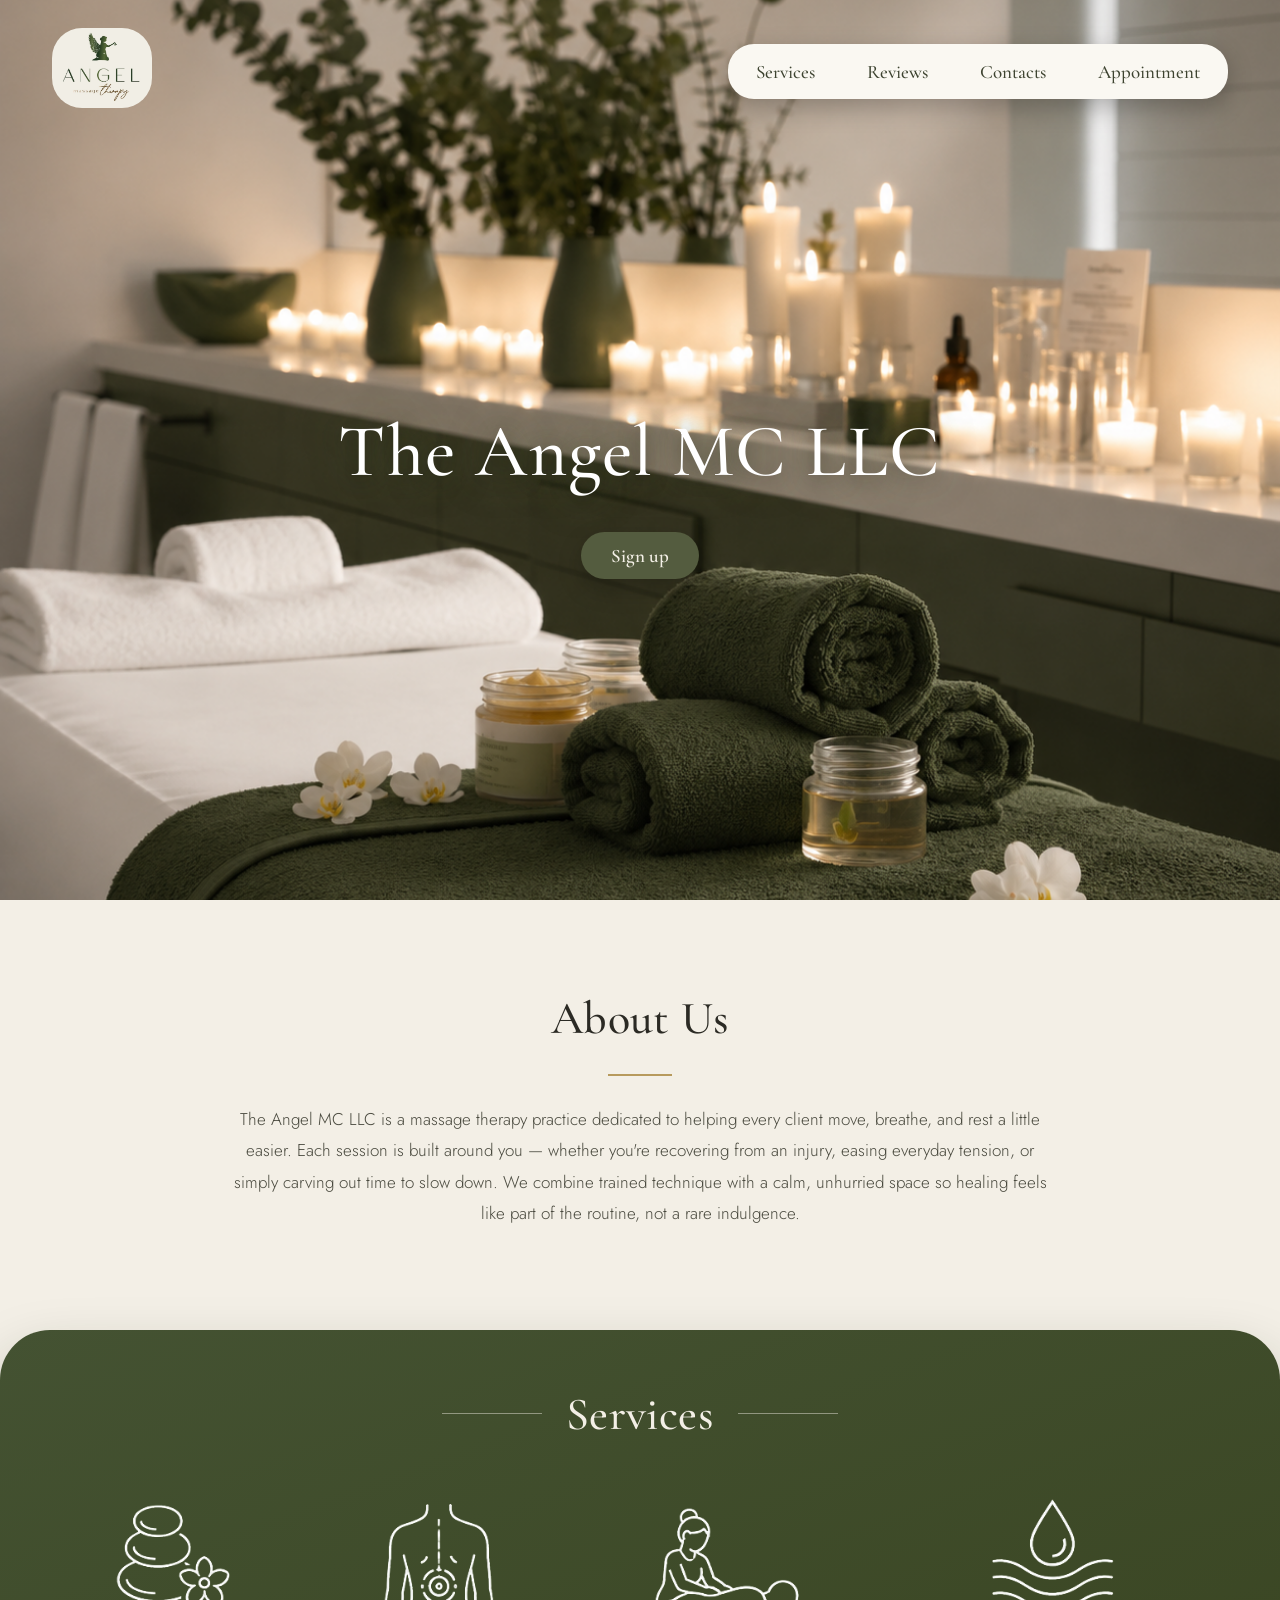
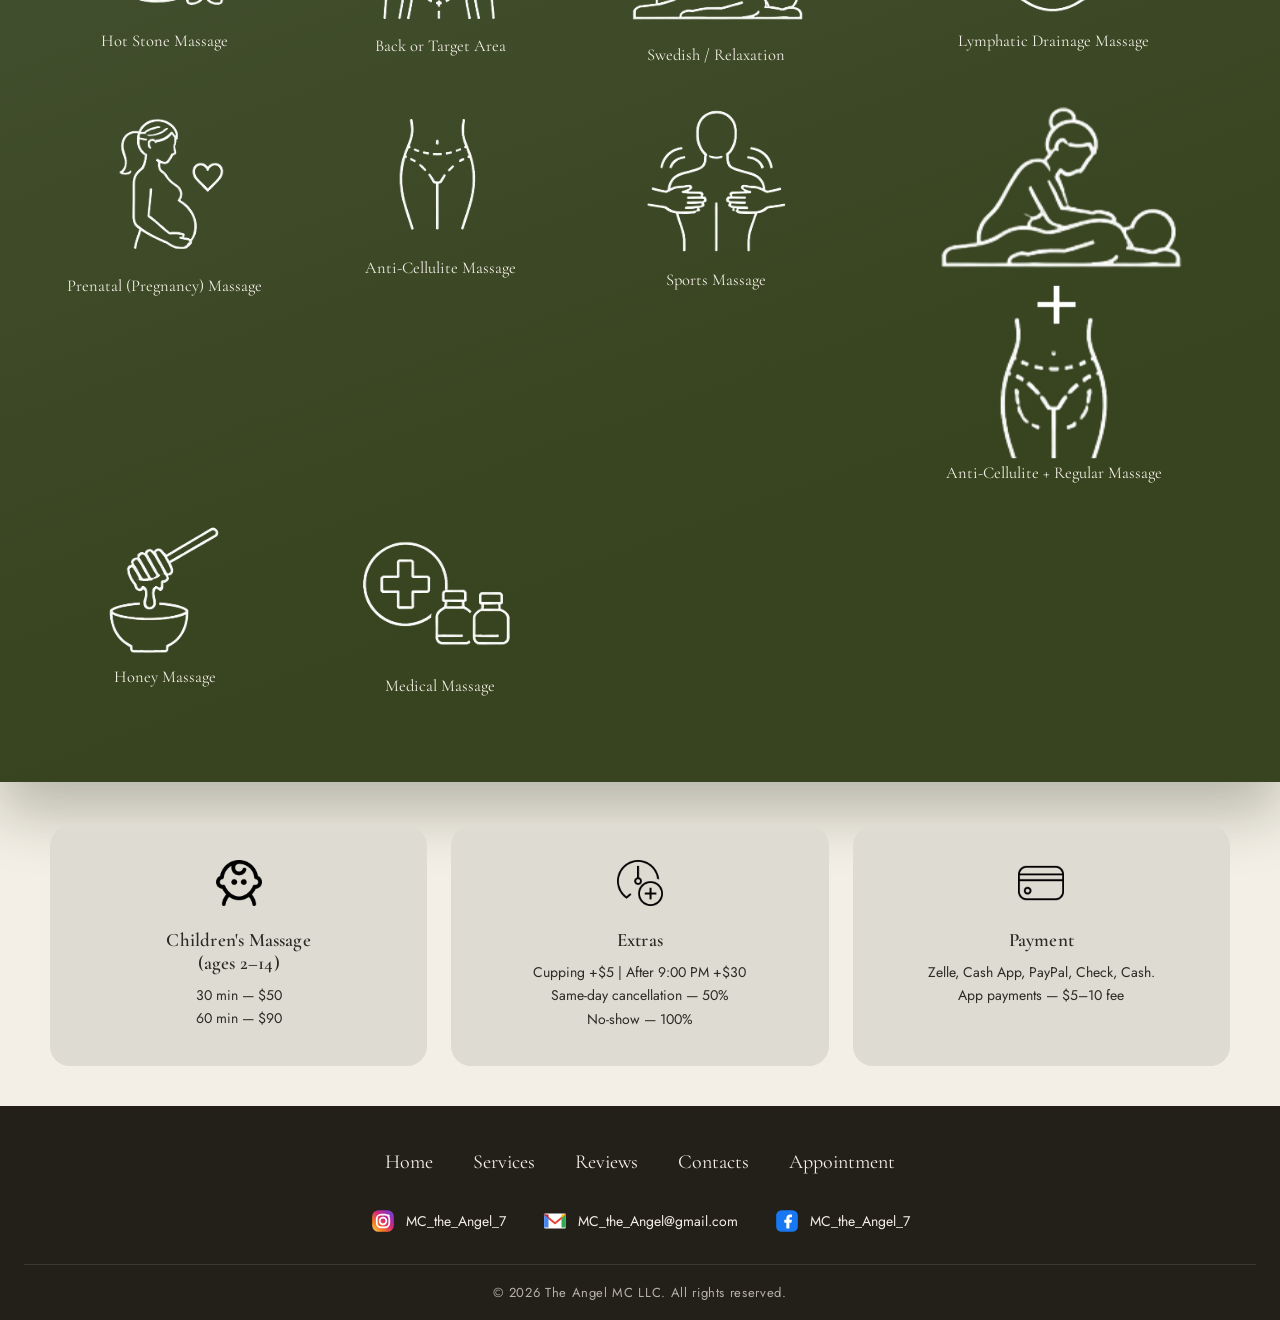
==== index.html @ c9fb0b9a "Add files via upload" ====
<!DOCTYPE html>
<html lang="en">
<head>
<meta charset="UTF-8">
<meta name="viewport" content="width=device-width, initial-scale=1.0">
<title>The Angel MC LLC — Massage Therapy</title>
<link rel="preconnect" href="https://fonts.googleapis.com">
<link href="https://fonts.googleapis.com/css2?family=Cormorant+Garamond:wght@400;500;600&family=Cormorant:ital,wght@0,400;0,500;1,400&family=Jost:wght@300;400;500&display=swap" rel="stylesheet">
<link rel="stylesheet" href="style.css">
<script src="script.js" defer></script>
<style>
  body{ background: var(--cream); }
  .nav-links {
  background: var(--card);
}
.nav-links a {
  color: var(--olive-deep);
}  
.nav-links a:hover,
.nav-links a:focus-visible {
  background: var(--olive);
  color: var(--cream);
  outline: none;
}

</style>
</head>
<body class="index-page">
<header class="hero">
  <div class="hero-inner">
    <nav class="navbar">
      <a href="#top" class="logo" aria-label="The Angel MC LLC — home">
        <img src="images/logo.jpg" alt="Angel MC logo">
      </a>
      
      <div class="nav-links" id="navLinks">
        <a href="services.html">Services</a>
        <a href="reviews.html">Reviews</a>
        <a href="contact.html">Contacts</a>
        <a href="appointment.html">Appointment</a>
      </div>
    
      <button class="nav-toggle" id="navToggle" aria-label="Toggle menu" aria-expanded="false" aria-controls="navLinks">
        <span></span>
      </button>
    </nav>
    <div class="hero-content" id="top">
      <h1>The Angel MC LLC</h1>
      <a href="appointment.html" class="btn">Sign up</a>
    </div>

  </div>
</header>

<section class="about">
  <div class="about-inner">
    <h2>About Us</h2>
    <div class="divider"></div>
    <p>
      The Angel MC LLC is a massage therapy practice dedicated to helping every client
      move, breathe, and rest a little easier. Each session is built around you —
      whether you're recovering from an injury, easing everyday tension, or simply
      carving out time to slow down. We combine trained technique with a calm,
      unhurried space so healing feels like part of the routine, not a rare indulgence.
    </p>
  </div>
</section>
<section class="services-wrap" id="services">
  <div class="services-panel">
    <h2>Services</h2>
    <div class="service-grid">
      <div class="service-item">
                    <img src="images/hot.png" alt="Hot Stone Massage">
        <span>Hot Stone Massage</span>
      </div>

      <div class="service-item">
        <img src="images/back.png" alt="Back or Target Area">
        <span>Back or Target Area</span>
      </div>

      <div class="service-item">
        <img src="images/swedish.png" alt="Swedish / Relaxation">
        <span>Swedish / Relaxation</span>
      </div>

      <div class="service-item">
        <img src="images/lymphatic.png" alt="Lymphatic Drainage Massage">
        <span>Lymphatic Drainage Massage</span>
      </div>

      <div class="service-item">
        <img src="images/prenatal.png" alt="Prenatal (Pregnancy) Massage">
        <span>Prenatal (Pregnancy) Massage</span>
      </div>

      <div class="service-item">
        <img src="images/celulit.png" alt="Anti-Cellulite Massage">
        <span>Anti-Cellulite Massage</span>
      </div>

      <div class="service-item">
        <img src="images/sports.png" alt="Sports Massage">
        <span>Sports Massage</span>
      </div>

      <div class="service-item">
        <img src="images/anti-cellulite.png" alt="Anti-Cellulite + Regular Massage">
        <span>Anti-Cellulite + Regular Massage</span>
      </div>

      <div class="service-item">
        <img src="images/honey.png" alt="Honey Massage">
        <span>Honey Massage</span>
      </div>

      <div class="service-item">
        <img src="images/medical.png" alt="Medical Massage">
        <span>Medical Massage</span>
      </div>

    </div>
  </div>

  <div class="info-cards">
    <div class="info-card">
      <img src="images/child-head.png" alt="Child's Head">
      <h3>Children's Massage<br>(ages 2–14)</h3>
      <p>30 min — $50<br>60 min — $90</p>
    </div>

    <div class="info-card">
        <img src="images/extra.png" alt="Extra Services">
        <h3>Extras</h3>
      <p>Cupping +$5 | After 9:00 PM +$30<br>Same-day cancellation — 50%<br>No-show — 100%</p>
    </div>

    <div class="info-card">
      <img src="images/credit-card.png" alt="Payment Methods">
      <h3>Payment</h3>
      <p>Zelle, Cash App, PayPal, Check, Cash.<br>App payments — $5–10 fee</p>
    </div>
  </div>
</section>

 
<footer>
  <nav class="footer-nav">
    <a href="index.html">Home</a>
    <a href="services.html">Services</a>
    <a href="reviews.html">Reviews</a>
    <a href="contact.html">Contacts</a>
    <a href="appointment.html">Appointment</a>
  </nav>
 
  <div class="footer-social">
    <a href="https://instagram.com/MC_the_Angel_7" target="_blank" rel="noopener">
      <svg viewBox="0 0 24 24" aria-hidden="true">
        <defs>
          <linearGradient id="igGrad" x1="0%" y1="100%" x2="100%" y2="0%">
            <stop offset="0%" stop-color="#feda75"/>
            <stop offset="25%" stop-color="#fa7e1e"/>
            <stop offset="55%" stop-color="#d62976"/>
            <stop offset="80%" stop-color="#962fbf"/>
            <stop offset="100%" stop-color="#4f5bd5"/>
          </linearGradient>
        </defs>
        <rect x="2" y="2" width="20" height="20" rx="6" fill="url(#igGrad)"/>
        <rect x="6.2" y="6.2" width="11.6" height="11.6" rx="4" fill="none" stroke="#fff" stroke-width="1.6"/>
        <circle cx="12" cy="12" r="3.1" fill="none" stroke="#fff" stroke-width="1.6"/>
        <circle cx="17" cy="7" r="1.1" fill="#fff"/>
      </svg>
      <span>MC_the_Angel_7</span>
    </a>
 
    <a href="mailto:MC_the_Angel@gmail.com">
      <svg viewBox="0 0 24 24" aria-hidden="true">
        <path d="M3 5h18a1 1 0 0 1 1 1v12a1 1 0 0 1-1 1H3a1 1 0 0 1-1-1V6a1 1 0 0 1 1-1Z" fill="#fff"/>
        <path d="M2 6l10 8 10-8" fill="none" stroke="#EA4335" stroke-width="1.8" stroke-linejoin="round"/>
        <path d="M2 6v12h4V9.2Z" fill="#4285F4"/>
        <path d="M22 6v12h-4V9.2Z" fill="#34A853"/>
        <path d="M6 9.2 2 6h4Z" fill="#C5221F"/>
        <path d="M18 9.2 22 6h-4Z" fill="#FBBC04"/>
      </svg>
      <span>MC_the_Angel@gmail.com</span>
    </a>
 
    <a href="https://facebook.com/MC_the_Angel_7" target="_blank" rel="noopener">
      <svg viewBox="0 0 24 24" aria-hidden="true">
        <rect x="2" y="2" width="20" height="20" rx="5" fill="#1877F2"/>
        <path d="M14.8 8.6h1.8V5.9h-1.8c-2 0-3.4 1.4-3.4 3.4v1.6H9.5v2.7h1.9V19h2.8v-5.4h1.9l.4-2.7h-2.3V9.6c0-.6.3-1 .9-1Z" fill="#fff"/>
      </svg>
      <span>MC_the_Angel_7</span>
    </a>
  </div>
 
  <div class="footer-bottom">
    © <span id="year"></span> The Angel MC LLC. All rights reserved.
  </div>
</footer>

</body>
</html>
---- style.css ----
/* =========================================================
   ROOT / RESET
   ========================================================= */

:root{
  --cream: #f3efe6;
  --cream-deep: #ece6d8;
  --ink: #2b2a24;
  --olive: #545c3f;
  --olive-deep: #3d4330;
  --gold: #b79a5d;
  --line: rgba(43, 42, 36, 0.12);
  --card: #faf8f2;
  --muted: #8a887c; /* folosit de paginile de recenzii; lipsea din :root */
}

*{ margin:0; padding:0; box-sizing:border-box; }

html{ scroll-behavior:smooth; }

body{
  font-family:'Jost', sans-serif;
  color:var(--ink);
  -webkit-font-smoothing:antialiased;
}

h1, h2, h3, .brand-name{
  font-family:'Cormorant Garamond', serif;
  font-weight:500;
  letter-spacing:0.01em;
}

a{ color:inherit; text-decoration:none; }
button{ font-family:inherit; }


/* =========================================================
   NAVIGARE COMUNĂ — un singur set de reguli, identic pe
   toate paginile (Home, Services, Contacts, Appointment,
   Reviews).
   ========================================================= */

.navbar{
  max-width:1180px;
  display:flex;
  align-items:center;
  justify-content:space-between;
  gap:24px;
}

.logo img{
  width:100px;
  height:80px;
  border-radius:30px;
}

.nav-links{
  display:flex;
  align-items:center;
  gap:8px;
  border-radius:26px;
  padding:6px;
  background:var(--olive);
  box-shadow:0 8px 24px rgba(0, 0, 0, 0.25);
}

.nav-links a{
  font-family:'Cormorant Garamond', serif;
  font-size:19px;
  font-weight:500;
  color:var(--cream);
  padding:10px 22px;
  border-radius:20px;
  transition:background 0.25s ease, color 0.25s ease;
  white-space:nowrap;
}

.nav-links a:hover,
.nav-links a:focus-visible{
  background:rgba(255, 255, 255, 0.18);
  color:var(--cream);
  outline:none;
}

.nav-toggle{
  display:none;
  background:var(--card);
  border:none;
  border-radius:14px;
  width:46px;
  height:46px;
  box-shadow:0 8px 24px rgba(0, 0, 0, 0.18);
  cursor:pointer;
  align-items:center;
  justify-content:center;
}

.nav-toggle span,
.nav-toggle span::before,
.nav-toggle span::after{
  content:"";
  display:block;
  width:20px;
  height:2px;
  background:var(--ink);
  position:relative;
  transition:all 0.2s ease;
}
.nav-toggle span::before{ position:absolute; top:-6px; }
.nav-toggle span::after{ position:absolute; top:6px; }


/* =========================================================
   HERO INNER (comun)
   ========================================================= */

.hero-inner{
  max-width:1240px;
  margin:0 auto;
  width:100%;
  padding:28px 32px;
  flex:1;
  display:flex;
  flex-direction:column;
}


/* =========================================================
   BUTON COMUN
   ========================================================= */

.btn{
  display:inline-flex;
  align-items:center;
  justify-content:center;
  gap:10px;
  font-family:'Cormorant Garamond', serif;
  font-weight:600;
  font-size:19px;
  background:var(--olive);
  color:var(--cream);
  padding:12px 30px;
  border-radius:24px;
  border:none;
  cursor:pointer;
  box-shadow:0 10px 26px rgba(0, 0, 0, 0.2);
  transition: background 0.2s ease, color 0.2s ease, transform 0.2s ease;
}

.btn:hover,
.btn:focus-visible{
  background:var(--olive-deep);
  color:#fff;
  transform:translateY(-2px);
  outline:none;
}

.btn svg{ width:16px; height:16px; fill:var(--cream); }

/* Variantă compactă a butonului (folosită pe pagina de Reviews,
   in interiorul .summary-card / .filter-row unde spatiul e mai mic).
   ÎNAINTE aceasta redefinea .btn direct și-l suprascria peste tot
   pe site (17px in loc de 19px) — acum e o clasă separată,
   .btn-sm, adăugată în plus fata de .btn. */
.btn-sm{
  font-size:17px;
  padding:10px 24px;
  border-radius:22px;
  gap:8px;
}
.btn-sm:hover,
.btn-sm:focus-visible{ transform:translateY(-1px); }
.btn-sm svg{ width:14px; height:14px; fill:none; stroke:var(--cream); stroke-width:2; }

/* Variantă "deschisă" a butonului, pentru hero-urile cu fundal
   foto (Home, Appointment) — fundal deschis, text închis.
   Se aplică ADĂUGÂND clasa .btn-light, nu redefinind .btn. */
.btn-light{
  background:var(--card);
  color:var(--ink);
  font-size:20px;
  padding:14px 40px;
  border-radius:26px;
  box-shadow:0 10px 26px rgba(0, 0, 0, 0.3);
}

.btn-light:hover,
.btn-light:focus-visible{
  background:var(--olive);
  color:#fff;
}


/* =========================================================
   PAGE HEADER (comun — Services, Reviews, orice pagină cu
   antet + buton in dreapta)
   ========================================================= */

.page-header{
  display:flex;
  align-items:center;
  justify-content:space-between;
  padding:22px 0 40px;
  flex-wrap:wrap;
  gap:20px;
}

.page-header h1{
  color:var(--olive-deep);
  font-weight:700;
  font-size:clamp(34px, 4.6vw, 48px);
}

/* Variantă mai compactă a antetului (Reviews) — ÎNAINTE
   redefinea .page-header cu alte valori și îl suprascria peste
   tot (câștiga în cascadă, fiindcă venea mai jos în fișier).
   Acum e separată, .page-header--compact, ca sa nu mai afecteze
   Services. */
.page-header--compact{
  padding:26px 0 22px;
}
.page-header--compact h1{
  font-size:clamp(28px, 4vw, 38px);
}


/* =========================================================
   HOME PAGE
   ========================================================= */

.hero{
  position:relative;
  min-height:100vh;
  display:flex;
  flex-direction:column;
  overflow:hidden;
  background: url('images/hero-spa.png') center 30% / cover no-repeat;
}

.hero-content{
  flex:1;
  display:flex;
  flex-direction:column;
  align-items:center;
  justify-content:center;
  text-align:center;
  padding:60px 20px;
}

.hero-content h1{
  color:#fff;
  font-size:clamp(40px, 6.4vw, 74px);
  text-shadow: 0 0 40px rgba(90, 110, 60, 0.65), 0 4px 20px rgba(0, 0, 0, 0.4);
  margin-bottom:36px;
  letter-spacing:0.02em;
}

.about{ padding:90px 24px 100px; text-align:center; }
.about-inner{ max-width:820px; margin:0 auto; }

.eyebrow{
  font-family:'Cormorant', serif;
  font-style:italic;
  color:var(--olive);
  font-size:15px;
  letter-spacing:0.15em;
  display:block;
  margin-bottom:8px;
}

.about h2{ font-size:clamp(32px, 4.4vw, 46px); margin-bottom:28px; }
.about .divider{ width:64px; height:2px; background:var(--gold); margin:0 auto 28px; }
.about p{ font-size:17px; line-height:1.85; color:#4a4a3f; font-weight:300; }

.section{ padding:90px 24px; max-width:1100px; margin:0 auto; }
.section h2{ text-align:center; font-size:clamp(30px, 4vw, 42px); margin-bottom:44px; }

.cards{
  display:grid;
  grid-template-columns:repeat(auto-fit, minmax(240px, 1fr));
  gap:28px;
}

.card{
  background:var(--card);
  border:1px solid var(--line);
  border-radius:18px;
  padding:34px 28px;
  text-align:center;
  box-shadow:0 12px 30px rgba(0, 0, 0, 0.05);
}
.card h3{ font-size:24px; margin-bottom:12px; color:var(--olive-deep); }
.card p{ font-weight:300; color:#5a5a4d; line-height:1.7; }
#contacts .card p{ margin-top:6px; }

/* ---------- SERVICES PANEL (preview pe homepage) ---------- */
.services-panel{
  margin:0 auto;
  background: linear-gradient(160deg, #445232, #38431f 70%);
  border-radius:50px 50px 0 0;
  padding:56px 40px 64px;
  box-shadow:0 30px 60px rgba(30, 35, 15, 0.28);
}
.services-panel h2{
  text-align:center;
  color:var(--cream);
  font-size:clamp(32px, 4.4vw, 46px);
  display:flex;
  align-items:center;
  justify-content:center;
  gap:24px;
  margin-bottom:48px;
}
.services-panel h2::before,
.services-panel h2::after{
  content:"";
  height:1px;
  width:100px;
  background:rgba(243, 239, 230, 0.45);
}

.service-item{
  display:flex;
  flex-direction:column;
  align-items:center;
  text-align:center;
  color:var(--cream);
}
.service-item svg{
  width:64px; height:64px;
  stroke:var(--cream); fill:none;
  stroke-width:2; stroke-linecap:round; stroke-linejoin:round;
  margin-bottom:14px;
}
.service-item span{ font-family:'Cormorant Garamond', serif; font-size:16.5px; line-height:1.35; }

.info-cards{
  max-width:1180px;
  margin:44px auto 40px;
  display:grid;
  grid-template-columns:repeat(3, 1fr);
  gap:24px;
}
.info-card{ background:#dedbd2; border-radius:20px; padding:34px 26px; text-align:center; color:#2b2a24; }
.info-card img,
.info-card svg{
  width:46px; height:46px;
  stroke:#2b2a24; fill:none;
  stroke-width:2; stroke-linecap:round; stroke-linejoin:round;
  margin-bottom:16px;
}
.info-card h3{ font-size:19px; margin-bottom:10px; font-weight:600; }
.info-card p{ font-size:14px; line-height:1.7; font-weight:400; }

.location{ background:#fff; padding:80px 24px 90px; text-align:center; }
.location h2{ font-size:clamp(32px, 4.4vw, 46px); margin-bottom:44px; }
.location-grid{
  max-width:1180px; margin:0 auto;
  display:grid; grid-template-columns:repeat(3, 1fr); gap:24px;
}
.location-grid figure{
  margin:0; border-radius:14px; overflow:hidden;
  box-shadow:0 14px 30px rgba(0, 0, 0, 0.12);
  aspect-ratio:4 / 3; background:#dcdcd4;
}
.location-grid img{ width:100%; height:100%; object-fit:cover; display:block; }


/* =========================================================
   APPOINTMENT HERO
   ========================================================= */

.book-hero{
  position:relative;
  min-height:100vh;
  display:flex;
  flex-direction:column;
  overflow:hidden;
  background-image:
    linear-gradient(180deg, rgba(10, 12, 6, 0.18), rgba(10, 12, 6, 0.48)),
    url("images/appointment-candles.jpg");
  background-position:center center;
  background-size:cover;
  background-repeat:no-repeat;
  background-color:#2a221a;
}

.book-hero::before{
  content:"";
  position:absolute;
  inset:0;
  background: radial-gradient(circle at center, rgba(255, 255, 255, 0.16) 0%, rgba(255, 255, 255, 0.06) 35%, transparent 70%);
  opacity:0;
  pointer-events:none;
  z-index:1;
  animation: appointmentExposure 1.8s ease-out forwards;
}

@keyframes appointmentExposure{
  0%   { opacity:0; }
  40%  { opacity:0.9; }
  100% { opacity:0.45; }
}

.book-inner{
  position:relative;
  z-index:2;
  max-width:1240px;
  margin:0 auto;
  width:100%;
  padding:28px 32px 60px;
  flex:1;
  display:flex;
  flex-direction:column;
}

.book-content{
  flex:1;
  display:flex;
  flex-direction:column;
  align-items:center;
  justify-content:center;
  text-align:center;
  padding:50px 20px 10px;
  color:#fff;
  position:relative;
  z-index:2;
}

.eyebrow-row{
  display:flex; align-items:center; gap:24px;
  width:100%; max-width:640px; margin-bottom:26px;
}
.eyebrow-row .rule{ flex:1; height:1px; background:rgba(255, 255, 255, 0.55); }
.eyebrow-row span.label{
  font-family:'Cormorant Garamond', serif; font-size:20px;
  letter-spacing:0.04em; white-space:nowrap;
}

.book-content h1{
  font-size:clamp(30px, 5vw, 46px);
  margin-bottom:22px;
  position:relative;
  z-index:3;
  animation: appointmentTitle 1.4s ease-out;
}

@keyframes appointmentTitle{
  0%   { opacity:0; transform:translateY(12px); }
  100% { opacity:1; transform:translateY(0); }
}

.book-content .lorem{
  max-width:560px; font-weight:300; font-size:14px;
  line-height:1.8; color:rgba(255, 255, 255, 0.85); margin-bottom:40px;
}


/* =========================================================
   SERVICES PAGE
   ========================================================= */

.wrap{
  position:relative;
  z-index:2;
  max-width:1240px;
  margin:0 auto;
  width:100%;
  padding:28px 32px 60px;
  flex:1;
  display:flex;
  flex-direction:column;
}

.service-grid{
  display:grid;
  grid-template-columns:repeat(4, 1fr);
  gap:34px 26px;
  padding-bottom:20px;
}

.svc-card{ text-align:center; }
.svc-photo{
  width:100%;
  aspect-ratio:3 / 3.6;
  border-radius:52% 52% 10px 10px / 42% 42% 10px 10px;
  overflow:hidden;
  background:#d8d3c6; /* fallback pana adaugi imaginea */
  margin-bottom:16px;
  box-shadow:0 10px 26px rgba(0, 0, 0, 0.1);
}
.svc-photo img{ width:100%; height:100%; object-fit:cover; display:block; }
.svc-card h3{ font-size:18px; font-weight:600; margin-bottom:8px; color:var(--ink); }
.svc-card p{ font-size:13px; font-weight:400; line-height:1.65; color:#4a4a3f; }

.extras-divider{ display:flex; align-items:center; gap:24px; margin:52px 0 40px; }
.extras-divider .rule{ flex:1; height:1px; background:var(--line); }
.extras-divider span.label{
  font-family:'Cormorant Garamond', serif; font-size:28px;
  font-weight:600; white-space:nowrap; color:var(--ink);
}
.service-grid.extras-grid{
  grid-template-columns:repeat(2, minmax(160px, 240px));
  justify-content:center;
  padding-bottom:70px;
}


/* =========================================================
   CONTACTS PAGE
   ========================================================= */

.contacts-hero{
  /* FIX: aceste proprietati de layout lipseau complet din
     fisier (era doar background-image + culori) — fara ele,
     sectiunea nu avea inaltime (min-height), continutul nu
     era pozitionat pe verticala (display:flex), iar efectul
     ::before nu se putea ancora (avea nevoie de position:relative
     pe parinte ca sa functioneze inset:0). */
  position:relative;
  min-height:100vh;
  display:flex;
  flex-direction:column;
  overflow:hidden;

  background-image:
    linear-gradient(180deg, rgba(10, 12, 6, 0.18), rgba(10, 12, 6, 0.48)),
    url("images/contacte.jpg");
  background-position:center center;
  background-size:cover;
  background-repeat:no-repeat;
  background-color:#232316;
}

.contacts-hero::before{
  content:"";
  position:absolute;
  inset:0;
  background: radial-gradient(circle at center, rgba(255, 255, 255, 0.16) 0%, rgba(255, 255, 255, 0.06) 35%, transparent 70%);
  opacity:0;
  pointer-events:none;
  z-index:1;
  animation: heroExposure 1.8s ease-out forwards;
}

@keyframes heroExposure{
  0%   { opacity:0; }
  40%  { opacity:0.9; }
  100% { opacity:0.45; }
}

.contacts-hero .hero-content{
  flex:1;
  display:flex;
  align-items:center;
  justify-content:center;
  text-align:center;
}

.contacts-hero h1{
  color:#fff;
  font-size:clamp(38px, 6vw, 64px);
  text-shadow:0 4px 24px rgba(0, 0, 0, 0.45);
  margin:0;
  position:relative;
  animation: titleExposure 1.4s ease-out;
}

@keyframes titleExposure{
  0%   { opacity:0; transform:translateY(12px); }
  100% { opacity:1; transform:translateY(0); }
}

/* .hero-inner varianta Contacts — trebuie sa stea deasupra
   efectului ::before (z-index:2). FIX: aici era "flex:2", cel
   mai probabil o greseala de tastare (in tot restul fisierului
   se foloseste flex:1); l-am uniformizat la flex:1. */
.contacts-hero .hero-inner{
  position:relative;
  z-index:2;
  padding:28px 32px 60px;
  flex:1;
}

.contacts-body{ background:#fff; padding:56px 24px 80px; }
.contacts-inner{ max-width:1180px; margin:0 auto; }

.badge{
  display:inline-block;
  background:var(--olive);
  color:var(--cream);
  font-family:'Cormorant Garamond', serif;
  font-size:18px;
  padding:10px 26px;
  border-radius:20px;
  margin-bottom:44px;
}

.map-wrap{
  border-radius:20px;
  overflow:hidden;
  box-shadow:0 16px 36px rgba(0, 0, 0, 0.14);
  aspect-ratio:30 / 7;
}
.map-wrap iframe{ width:100%; height:100%; border:0; display:block; }


/* =========================================================
   REVIEWS PAGE
   ========================================================= */

.summary-card{
  background:var(--card);
  border:1px solid var(--line);
  border-radius:16px;
  padding:26px 28px;
  display:flex;
  align-items:center;
  gap:40px;
  flex-wrap:wrap;
  margin-bottom:24px;
}

.summary-score{ text-align:center; min-width:110px; }
.summary-score .num{
  font-family:'Cormorant Garamond', serif;
  font-size:44px; font-weight:700; line-height:1; color:var(--ink);
}
.summary-score .label{ font-size:13px; color:var(--muted); margin:4px 0 8px; }

.dots{ display:flex; gap:4px; justify-content:center; margin-bottom:4px; }
.dots span{ width:10px; height:10px; border-radius:50%; background:var(--line); }
.dots span.filled{ background:var(--olive); }

.summary-count{ font-size:12px; color:var(--muted); }
.summary-bars{ flex:1; min-width:220px; display:flex; flex-direction:column; gap:7px; }
.bar-row{ display:flex; align-items:center; gap:12px; }
.bar-row .bar-label{ width:66px; font-size:13px; color:var(--muted); }
.bar-track{ flex:1; height:8px; background:var(--line); border-radius:6px; overflow:hidden; }
.bar-fill{ height:100%; background:var(--olive); border-radius:6px; }
.bar-row .bar-count{ width:24px; text-align:right; font-size:13px; color:var(--muted); }

.filter-row{ display:flex; align-items:center; gap:14px; margin-bottom:22px; flex-wrap:wrap; }

.pill-btn{
  display:inline-flex; align-items:center; gap:8px;
  background:var(--card); border:1px solid var(--line);
  border-radius:20px; padding:9px 18px; font-size:14px;
  color:var(--ink); cursor:pointer;
}
.pill-btn svg{ width:14px; height:14px; stroke:var(--ink); fill:none; stroke-width:2; }

.pill-select{
  appearance:none;
  -webkit-appearance:none;
  background:var(--card) url('data:image/svg+xml;utf8,<svg xmlns="http://www.w3.org/2000/svg" viewBox="0 0 24 24" fill="none" stroke="%232b2a24" stroke-width="2"><path d="m6 9 6 6 6-6"/></svg>') no-repeat right 14px center;
  background-size:13px;
  border:1px solid var(--line);
  border-radius:20px;
  padding:9px 34px 9px 18px;
  font-family:'Jost', sans-serif;
  font-size:14px;
  color:var(--ink);
  cursor:pointer;
}
.pill-select:focus-visible{ outline:2px solid var(--olive); outline-offset:2px; }

.no-reviews{ padding:30px 0; text-align:center; color:var(--muted); font-size:14px; display:none; }

.sync-note{ font-size:12px; color:var(--muted); margin:-10px 0 20px; display:flex; align-items:center; gap:6px; }
.sync-note.error{ color:#b33a3a; }

/* ---------- MENTIONS ---------- */
.mentions{ display:flex; flex-wrap:wrap; gap:10px; margin-bottom:14px; }
.mentions-title{ font-size:15px; font-weight:600; margin-bottom:12px; }

.mentions button{
  background:var(--card); border:1px solid var(--line); border-radius:20px;
  padding:8px 18px; font-size:13.5px; color:var(--ink); cursor:pointer;
  font-family:'Jost', sans-serif; display:inline-flex; align-items:center; gap:6px;
  transition:background .2s ease, border-color .2s ease, color .2s ease;
}
.mentions button:hover,
.mentions button:focus-visible{ background:var(--olive); border-color:var(--olive); color:#fff; outline:none; }
.mentions button.active{ background:var(--olive); border-color:var(--olive); color:#fff; }
.mentions button .count{ font-size:11px; opacity:0.75; }

.mention-active{
  display:flex; align-items:center; gap:10px;
  background:var(--cream-deep); border-radius:10px; padding:9px 16px;
  font-size:13px; margin-bottom:24px; color:var(--ink);
}
.mention-active button{
  background:none; border:none; color:var(--olive-deep);
  font-weight:600; font-size:12.5px; cursor:pointer; font-family:'Jost', sans-serif;
}

mark{ background:#e3d9a8; color:inherit; border-radius:3px; padding:0 2px; }

/* ---------- WRITE A REVIEW ---------- */
.write-review-panel{
  display:none; background:var(--card); border:1px solid var(--line);
  border-radius:16px; padding:24px 26px; margin-bottom:24px;
}
.write-review-panel.open{ display:block; }

.wr-signed-in{ display:flex; align-items:center; gap:10px; font-size:14px; color:var(--ink); }
.wr-signed-in img{ width:28px; height:28px; border-radius:50%; object-fit:cover; }
.wr-signed-in button{
  background:none; border:none; color:var(--olive); font-size:12.5px;
  font-weight:600; cursor:pointer; font-family:'Jost', sans-serif; text-decoration:underline;
}

.write-review-panel .wr-row{
  display:grid; grid-template-columns:1fr auto; gap:20px; align-items:end; margin-bottom:16px;
}
.write-review-panel .form-field{ display:flex; flex-direction:column; gap:6px; }
.write-review-panel label{ font-size:13px; font-weight:500; }
.write-review-panel input,
.write-review-panel textarea{
  font-family:'Jost', sans-serif; font-size:14.5px; padding:11px 14px;
  border-radius:10px; border:1px solid var(--line); background:#fff;
  color:var(--ink); outline:none; resize:vertical;
}
.write-review-panel input:focus,
.write-review-panel textarea:focus{ border-color:var(--olive); }

.star-picker{ display:flex; gap:4px; }
.star-picker .star{
  background:none; border:none; font-size:26px; line-height:1;
  color:var(--line); cursor:pointer; padding:2px;
  transition:color .15s ease, transform .15s ease;
}
.star-picker .star.filled{ color:#c99a2e; }
.star-picker .star:hover{ transform:scale(1.1); }

.wr-actions{ display:flex; align-items:center; gap:16px; flex-wrap:wrap; margin-top:14px; }
.wr-actions button[type="submit"]:disabled{ opacity:0.6; cursor:not-allowed; }
.wr-note{ font-size:12.5px; color:var(--muted); }
.wr-note a{ color:var(--olive); font-weight:600; text-decoration:underline; }

/* ---------- TOAST ---------- */
.toast{
  position:fixed; top:20px; right:20px; max-width:320px;
  background:var(--olive-deep); color:#fff; padding:14px 20px;
  border-radius:12px; font-size:13.5px; line-height:1.5;
  box-shadow:0 14px 34px rgba(0,0,0,0.25); z-index:999;
  transform:translateY(-12px); opacity:0;
  transition:transform .25s ease, opacity .25s ease;
  pointer-events:none;
}
.toast.show{ transform:translateY(0); opacity:1; }
.toast.error{ background:#8a3a3a; }

/* ---------- RECENZII / RĂSPUNS BUSINESS ---------- */
.reviews-title{ font-size:20px; font-weight:600; margin-bottom:6px; }
.reviews-disclaimer{ font-size:12.5px; color:var(--muted); margin-bottom:26px; line-height:1.6; }

.review{ border-top:1px solid var(--line); padding:26px 0; }
.review-head{ display:flex; align-items:flex-start; gap:12px; margin-bottom:10px; }

.avatar{
  width:42px; height:42px; border-radius:50%;
  background:var(--olive-deep); color:var(--cream);
  display:flex; align-items:center; justify-content:center;
  font-family:'Cormorant Garamond', serif; font-weight:600; font-size:17px;
  flex-shrink:0;
}

.review-meta{ flex:1; }
.review-meta .name{ font-weight:600; font-size:14.5px; }
.review-meta .sub{ font-size:12px; color:var(--muted); margin-top:1px; }
.review-meta .when{ font-size:12px; color:var(--muted); margin-top:1px; }

.review-dots{ display:flex; gap:3px; margin-top:6px; }
.review-dots span{ width:8px; height:8px; border-radius:50%; background:var(--line); }
.review-dots span.filled{ background:var(--olive); }

.review-text{ font-size:14.5px; line-height:1.75; color:#3d3c34; margin:12px 0 12px; }

.review-footer{ display:flex; align-items:center; gap:18px; font-size:12px; color:var(--muted); }
.review-footer .actions{ margin-left:auto; display:flex; align-items:center; gap:14px; }
.review-footer .like,
.reply-footer .like{
  display:flex; align-items:center; gap:5px;
  background:none; border:none; cursor:pointer;
  font-family:'Jost', sans-serif; font-size:12px; color:var(--muted);
  padding:4px 6px; border-radius:8px;
  transition:background .15s ease, color .15s ease;
}
.review-footer .like:hover,
.reply-footer .like:hover{ background:var(--cream-deep); }
.review-footer .like svg,
.reply-footer .like svg{ width:15px; height:15px; stroke:var(--muted); fill:none; stroke-width:1.8; transition:stroke .15s ease, fill .15s ease; }
.review-footer .like.liked,
.reply-footer .like.liked{ color:var(--olive-deep); font-weight:600; }
.review-footer .like.liked svg,
.reply-footer .like.liked svg{ stroke:var(--olive-deep); fill:var(--olive-deep); }

.review-footer .reply-toggle{
  background:none; border:none; cursor:pointer;
  font-family:'Jost', sans-serif; font-size:12px; font-weight:600;
  color:var(--muted); padding:4px 6px;
}
.review-footer .reply-toggle:hover{ color:var(--olive); }
.review-footer svg{ width:15px; height:15px; stroke:var(--muted); fill:none; stroke-width:1.8; }

.reply-toggle{
  margin-top:10px; background:none; border:none; font-size:12.5px;
  font-weight:600; color:var(--olive); cursor:pointer;
  font-family:'Jost', sans-serif; padding:0;
}
.reply-toggle:hover{ color:var(--olive-deep); }

.reply{ margin:18px 0 0 54px; background:var(--cream-deep); border-radius:14px; padding:18px 20px; }
.reply .review-head{ margin-bottom:8px; }
.reply .avatar{ width:34px; height:34px; font-size:14px; background:var(--gold); color:var(--ink); }
.reply .review-meta .name{ font-size:14px; }
.reply .review-text{ margin:0; font-size:13.5px; }

/* like pe un raspuns individual — aliniat in dreapta, sub text */
.reply-footer{ display:flex; justify-content:flex-end; margin-top:10px; }

/* Container care garanteaza ordinea: raspuns vizibil -> raspunsuri
   ascunse -> link toggle. flex-direction:column pastreaza exact
   ordinea din HTML (nu inverseaza nimic), e doar o siguranta in
   plus impotriva oricarei reguli globale neasteptate. */
.replies-block{
  display:flex;
  flex-direction:column;
}

/* Cand sunt mai multe raspunsuri ascunse impreuna, adaugam spatiu
   clar intre ele (inainte se atingeau, fara nicio distanta). */
.hidden-replies{
  display:flex;
  flex-direction:column;
  gap:14px;
}

.reply-more{
  order:9999; /* mereu ultimul, indiferent de ordinea din HTML */
  margin:10px 0 0 54px; /* aliniat cu .reply (54px), nu lipit de marginea din stanga */
  font-size:13px;
  color:var(--olive);
  font-weight:600;
  cursor:pointer;
}

.reply-admin-form{ display:none; margin:14px 0 0 54px; background:var(--cream-deep); border-radius:14px; padding:16px 18px; }
.reply-admin-form.open{ display:block; }
.reply-admin-form textarea{
  font-family:'Jost', sans-serif; font-size:13.5px; padding:10px 12px;
  border-radius:9px; border:1px solid var(--line); background:#fff;
  color:var(--ink); outline:none; resize:vertical; width:100%;
  min-height:64px; margin-bottom:10px;
}
.reply-admin-form .rf-actions{ display:flex; gap:10px; align-items:center; }
.reply-admin-form button{
  font-family:'Jost', sans-serif; font-size:12.5px; font-weight:600;
  padding:8px 18px; border-radius:16px; border:none; cursor:pointer;
}
.reply-admin-form button.rf-submit{ background:var(--olive); color:#fff; }
.reply-admin-form button.rf-submit:hover{ background:var(--olive-deep); }
.reply-admin-form button.rf-cancel{ background:none; color:var(--muted); }
.reply-admin-error{ font-size:12px; color:#b33a3a; margin-top:6px; display:none; }
.reply-admin-error.show{ display:block; }


/* =========================================================
   FOOTER
   ========================================================= */

footer{
  background:#232019;
  color:var(--cream);
  padding:44px 24px 0;
  margin-top:40px;
}

.footer-nav{
  display:flex; justify-content:center; flex-wrap:wrap; gap:40px;
  font-family:'Cormorant Garamond', serif; font-size:20px; padding-bottom:34px;
}
.footer-nav a{ transition:color 0.2s ease; }
.footer-nav a:hover,
.footer-nav a:focus-visible{ color:var(--gold); outline:none; }

.footer-social{ display:flex; justify-content:center; flex-wrap:wrap; gap:36px; padding-bottom:30px; }
.footer-social a{ display:flex; align-items:center; gap:10px; font-size:14px; color:var(--cream); }
.footer-social svg{ width:26px; height:26px; }

.footer-bottom{
  text-align:center;
  border-top:1px solid rgba(243, 239, 230, 0.12);
  padding:18px 20px;
  font-size:13px;
  letter-spacing:0.05em;
  color:rgba(243, 239, 230, 0.7);
}


/* =========================================================
   RESPONSIVE
   ========================================================= */

@media (max-width:960px){
  .service-grid{ grid-template-columns:repeat(3, 1fr); }
  .info-cards{ grid-template-columns:1fr; }
}

@media (max-width:900px){
  .service-grid{ grid-template-columns:repeat(2, 1fr); }
}

/* Navigatie mobila — un singur bloc, aceeasi pozitie peste tot.
   FIX: existau 3 blocuri @media(max-width:820px) diferite, cu
   valori "top" diferite (78px si 86px) pentru .nav-links, care
   se suprascriau intre ele in functie de ordinea din fisier. */
@media (max-width:820px){
  .nav-links{
    position:absolute;
    top:82px;
    right:32px;
    left:32px;
    flex-direction:column;
    align-items:stretch;
    display:none;
    padding:14px;
    z-index:20;
  }
  .nav-links.open{ display:flex; }
  .nav-links a{ text-align:center; }
  .nav-toggle{ display:flex; }
  header{ position:relative; }
}

@media (max-width:760px){
  .location-grid{ grid-template-columns:1fr; }
  .eyebrow-row{ display:none; }
  .info-cards{ grid-template-columns:1fr; }
  .map-wrap{ aspect-ratio:4 / 5; }
}

@media (max-width:640px){
  .service-grid{ grid-template-columns:repeat(2, 1fr); }
  .services-panel{ padding:44px 22px 50px; border-radius:22px; }
  .footer-nav{ gap:20px 28px; font-size:18px; }
}

@media (max-width:520px){
  .wrap{ padding:0 18px; }
  .page-header{ padding:16px 0 30px; }
  .extras-divider span.label{ font-size:22px; }
}

/* Telefon mic — un singur bloc unificat (inainte era spart in
   3 fragmente separate, in locuri diferite din fisier). */
@media (max-width:480px){
  .hero-inner{ padding:20px 16px 34px; }
  .about{ padding:70px 18px 80px; }
  .location{ padding:60px 18px 70px; }
  .contacts-body{ padding:44px 18px 60px; }
  .book-inner{ padding:20px 16px 40px; }
  .contacts-hero{ min-height:320px; }
}
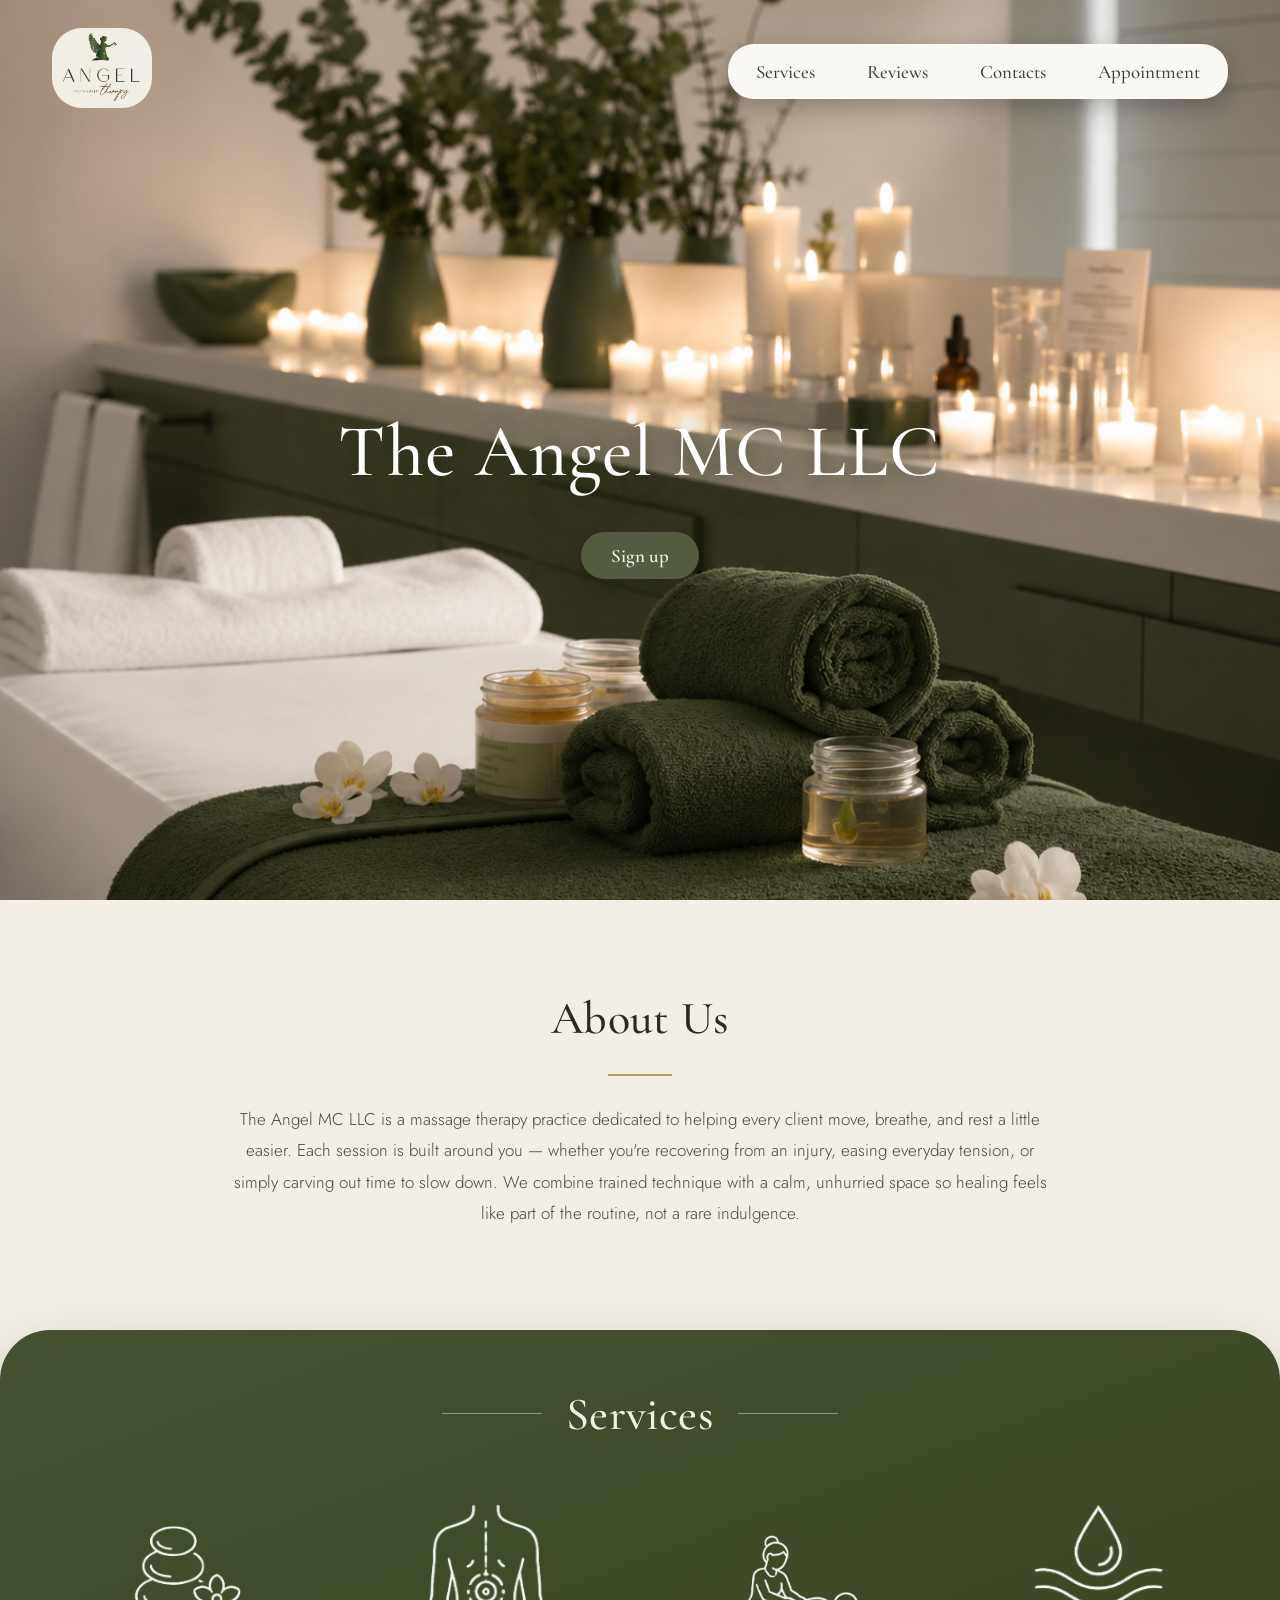
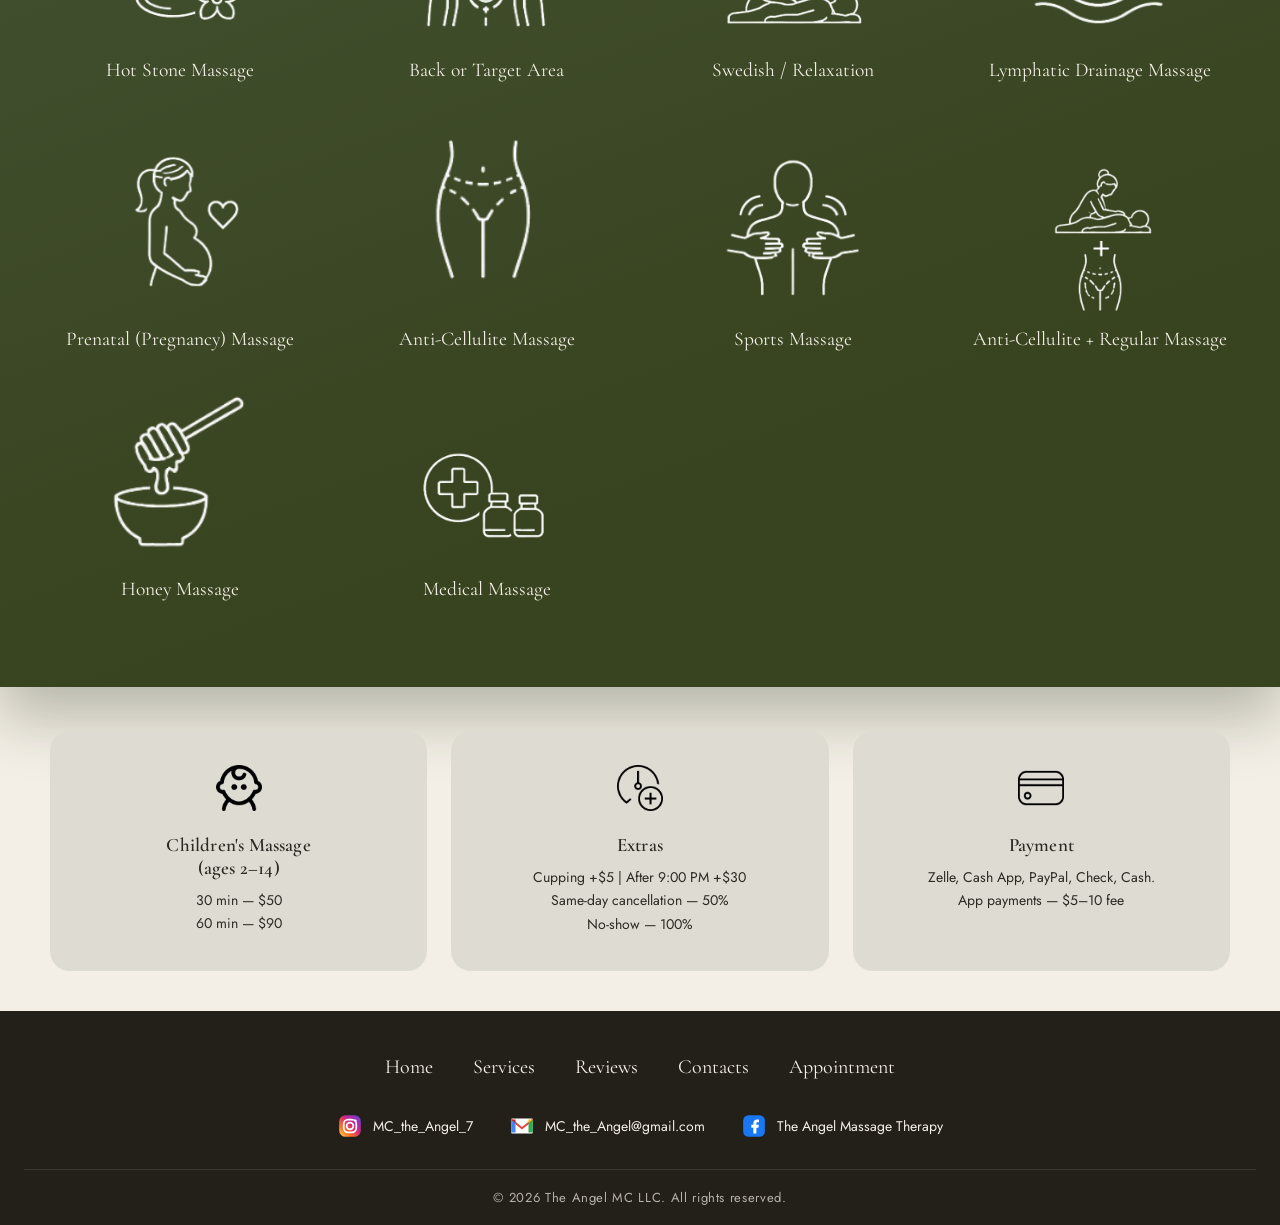
==== commit 4530535d: "Add files via upload" ====
--- a/index.html
+++ b/index.html
@@ -185,12 +185,12 @@
       <span>MC_the_Angel@gmail.com</span>
     </a>
  
-    <a href="https://facebook.com/MC_the_Angel_7" target="_blank" rel="noopener">
+    <a href="https://www.facebook.com/profile.php?id=61557746706475" target="_blank" rel="noopener">
       <svg viewBox="0 0 24 24" aria-hidden="true">
         <rect x="2" y="2" width="20" height="20" rx="5" fill="#1877F2"/>
         <path d="M14.8 8.6h1.8V5.9h-1.8c-2 0-3.4 1.4-3.4 3.4v1.6H9.5v2.7h1.9V19h2.8v-5.4h1.9l.4-2.7h-2.3V9.6c0-.6.3-1 .9-1Z" fill="#fff"/>
       </svg>
-      <span>MC_the_Angel_7</span>
+      <span translate="no">The Angel Massage Therapy</span>
     </a>
   </div>
  
--- a/style.css
+++ b/style.css
@@ -323,16 +323,17 @@
   display:flex;
   flex-direction:column;
   align-items:center;
+  justify-content:flex-end;
   text-align:center;
   color:var(--cream);
 }
-.service-item svg{
-  width:64px; height:64px;
+.service-item img{
+  width:150px;
   stroke:var(--cream); fill:none;
   stroke-width:2; stroke-linecap:round; stroke-linejoin:round;
   margin-bottom:14px;
 }
-.service-item span{ font-family:'Cormorant Garamond', serif; font-size:16.5px; line-height:1.35; }
+.service-item span{ font-family:'Cormorant Garamond', serif; font-size:19.5px; line-height:1.35; }
 
 .info-cards{
   max-width:1180px;
@@ -905,7 +906,8 @@
    ========================================================= */
 
 @media (max-width:960px){
-  .service-grid{ grid-template-columns:repeat(3, 1fr); }
+  .service-grid{ grid-template-columns:repeat(4, 1fr); }
+  .service-grid.extras-grid{ grid-template-columns: repeat(2, minmax(160px, 205px)); }
   .info-cards{ grid-template-columns:1fr; }
 }
 
@@ -933,34 +935,42 @@
   .nav-links a{ text-align:center; }
   .nav-toggle{ display:flex; }
   header{ position:relative; }
+  .pill-select option{ font-size:12px ; }
 }
 
 @media (max-width:760px){
   .location-grid{ grid-template-columns:1fr; }
   .eyebrow-row{ display:none; }
   .info-cards{ grid-template-columns:1fr; }
-  .map-wrap{ aspect-ratio:4 / 5; }
+  .map-wrap{ aspect-ratio:6 / 2; }
 }
 
 @media (max-width:640px){
   .service-grid{ grid-template-columns:repeat(2, 1fr); }
   .services-panel{ padding:44px 22px 50px; border-radius:22px; }
   .footer-nav{ gap:20px 28px; font-size:18px; }
+  .service-grid {width:100%; margin:0 auto; max-width:440px;}
+  .service-item img{ width:70px;}
+  .service-item span{ font-size:17px; line-height:1.3;}
 }
 
 @media (max-width:520px){
-  .wrap{ padding:0 18px; }
+  
   .page-header{ padding:16px 0 30px; }
   .extras-divider span.label{ font-size:22px; }
-}
-
-/* Telefon mic — un singur bloc unificat (inainte era spart in
-   3 fragmente separate, in locuri diferite din fisier). */
+  .service-grid.extras-grid{padding-bottom: 20px;}
+}
 @media (max-width:480px){
-  .hero-inner{ padding:20px 16px 34px; }
+  .summary-score{ min-width:90px; }
   .about{ padding:70px 18px 80px; }
   .location{ padding:60px 18px 70px; }
   .contacts-body{ padding:44px 18px 60px; }
-  .book-inner{ padding:20px 16px 40px; }
   .contacts-hero{ min-height:320px; }
+   .service-grid.extras-grid{padding-bottom: 10px;}
+}
+@media(max-width:380px){
+    .summary-score{ display:block; text-align:center; min-width:100%; margin-bottom:12px; }
+   .map-wrap{ aspect-ratio:6 / 4; }
+   .service-grid.extras-grid {
+    grid-template-columns: repeat(2, minmax(60px, 240px));}
 }
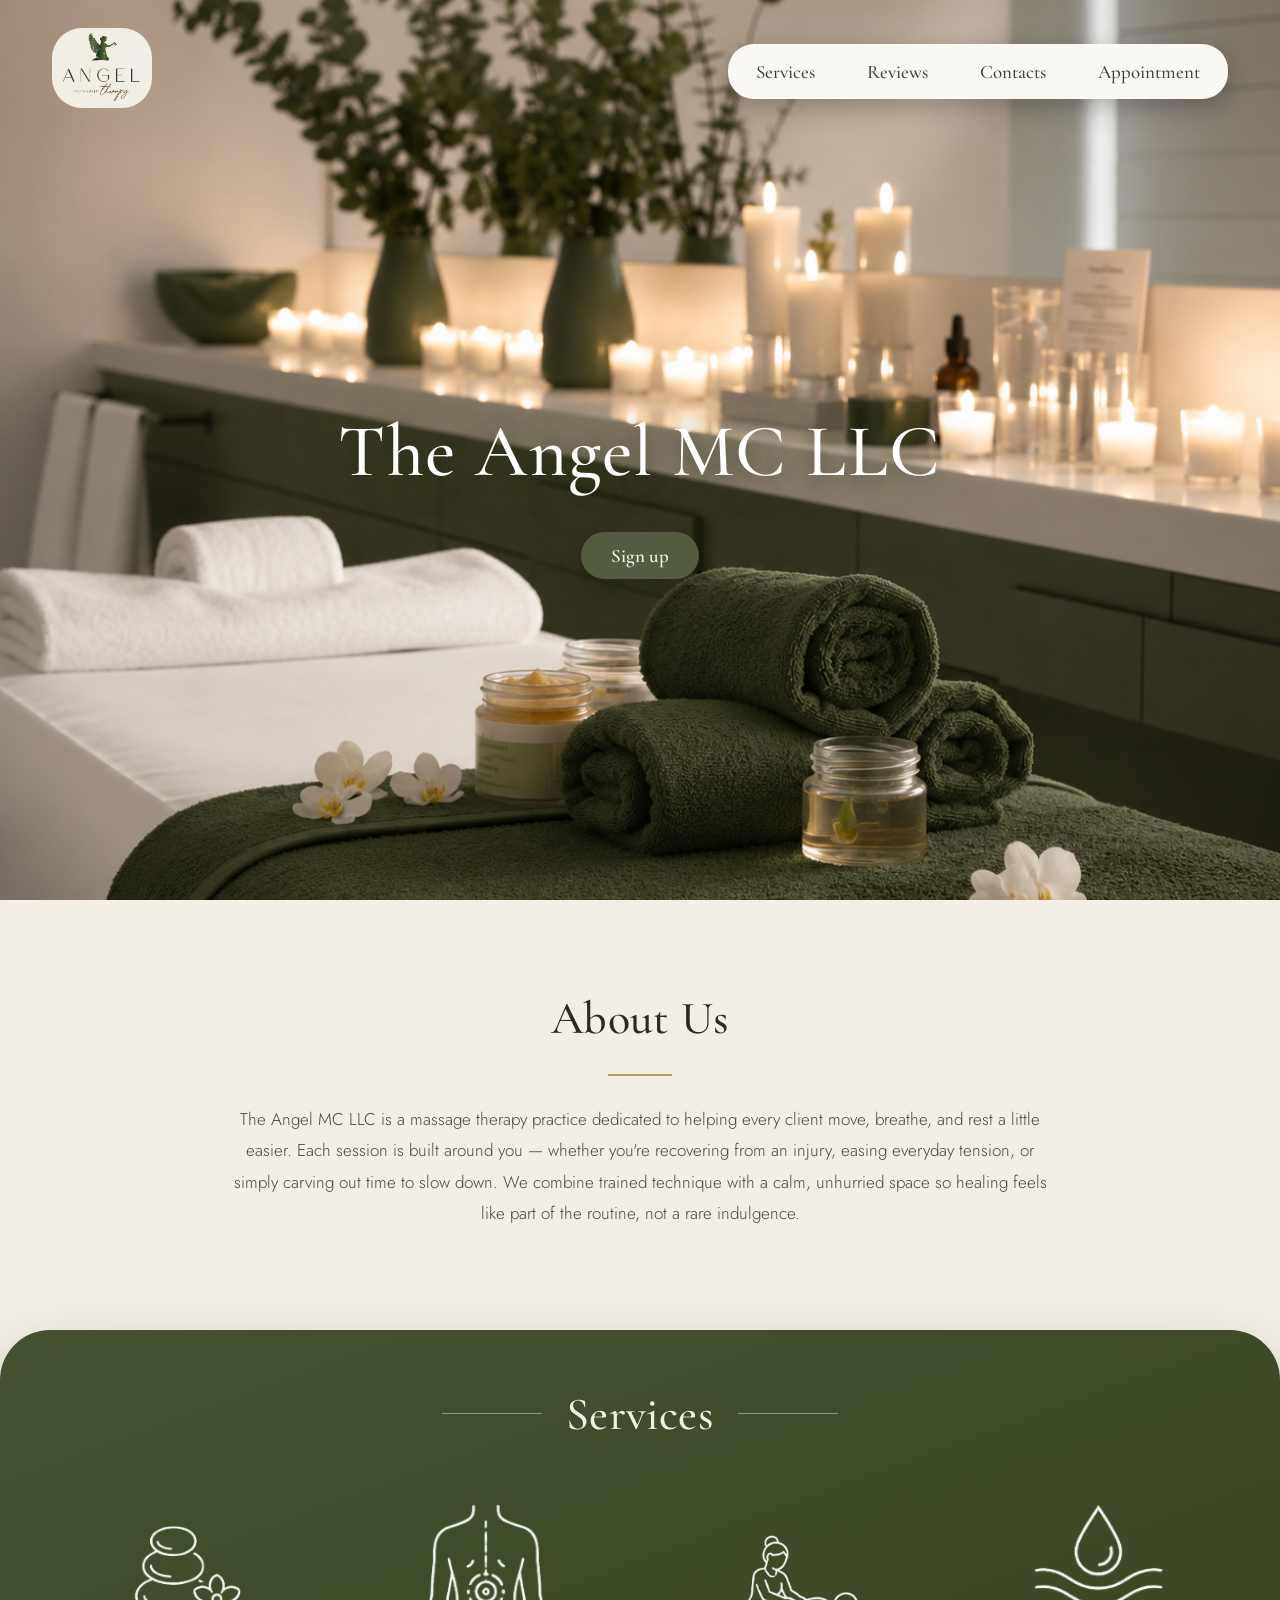
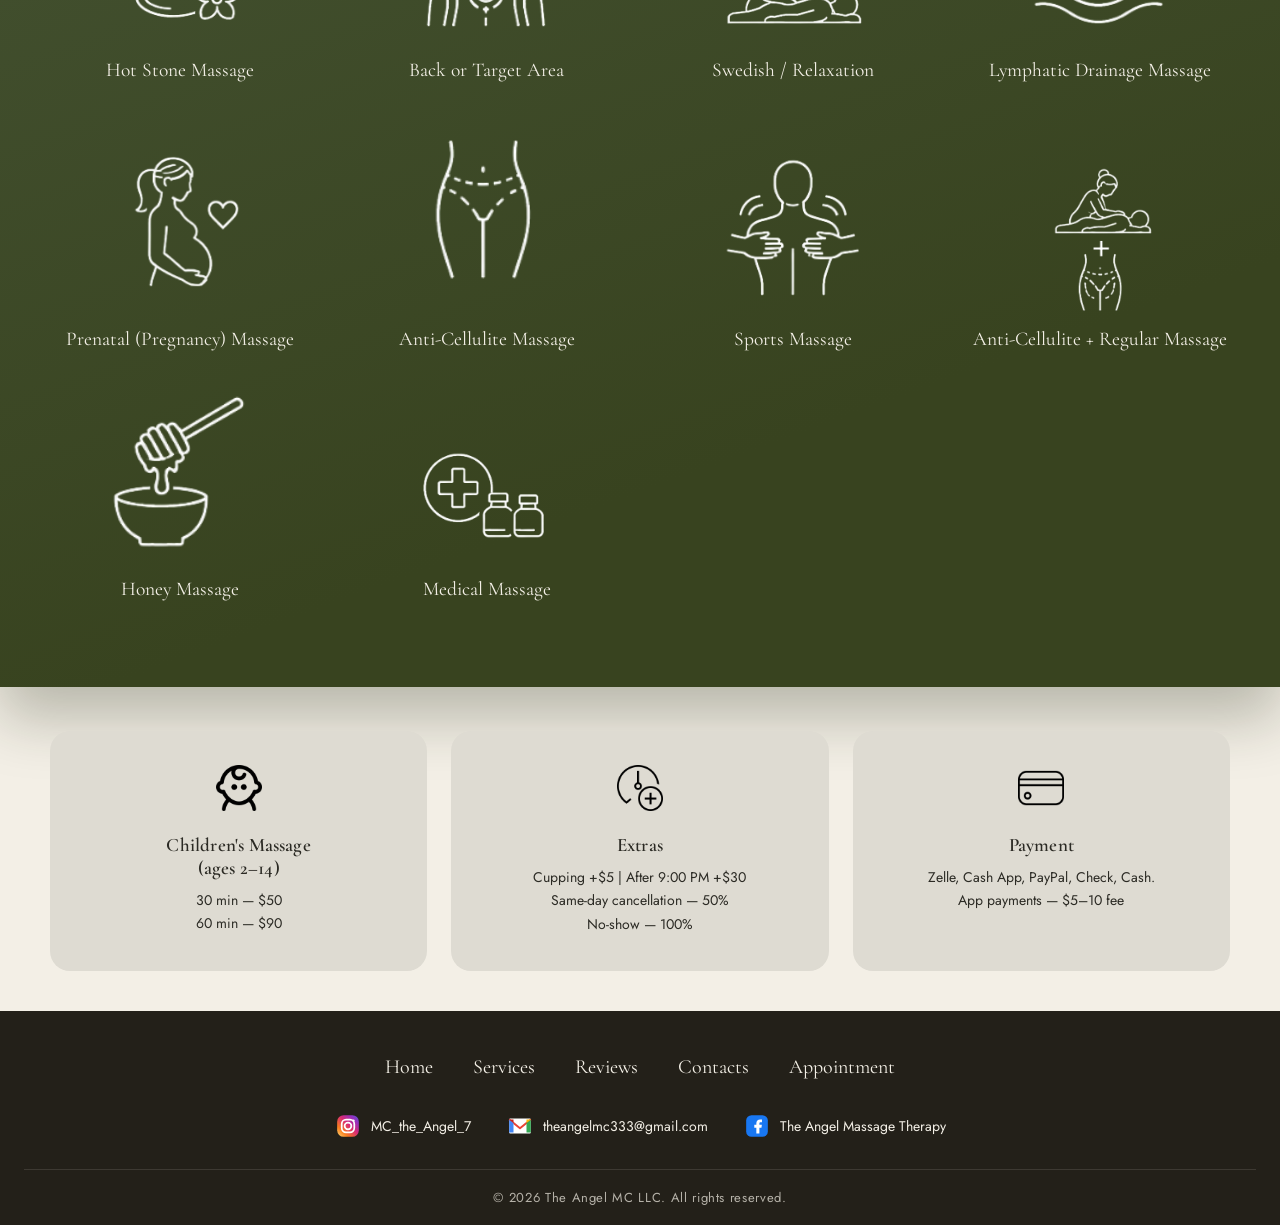
==== commit b5114b31: "Add files via upload" ====
--- a/index.html
+++ b/index.html
@@ -173,7 +173,8 @@
       <span>MC_the_Angel_7</span>
     </a>
  
-    <a href="mailto:MC_the_Angel@gmail.com">
+   
+    <a href="mailto:theangelmc333@gmail.com">
       <svg viewBox="0 0 24 24" aria-hidden="true">
         <path d="M3 5h18a1 1 0 0 1 1 1v12a1 1 0 0 1-1 1H3a1 1 0 0 1-1-1V6a1 1 0 0 1 1-1Z" fill="#fff"/>
         <path d="M2 6l10 8 10-8" fill="none" stroke="#EA4335" stroke-width="1.8" stroke-linejoin="round"/>
@@ -182,9 +183,9 @@
         <path d="M6 9.2 2 6h4Z" fill="#C5221F"/>
         <path d="M18 9.2 22 6h-4Z" fill="#FBBC04"/>
       </svg>
-      <span>MC_the_Angel@gmail.com</span>
+      <span>theangelmc333@gmail.com</span>
     </a>
- 
+    
     <a href="https://www.facebook.com/profile.php?id=61557746706475" target="_blank" rel="noopener">
       <svg viewBox="0 0 24 24" aria-hidden="true">
         <rect x="2" y="2" width="20" height="20" rx="5" fill="#1877F2"/>
--- a/style.css
+++ b/style.css
@@ -634,7 +634,7 @@
 .dots span.filled{ background:var(--olive); }
 
 .summary-count{ font-size:12px; color:var(--muted); }
-.summary-bars{ flex:1; min-width:220px; display:flex; flex-direction:column; gap:7px; }
+.summary-bars{ flex:1; display:flex; flex-direction:column; gap:7px; }
 .bar-row{ display:flex; align-items:center; gap:12px; }
 .bar-row .bar-label{ width:66px; font-size:13px; color:var(--muted); }
 .bar-track{ flex:1; height:8px; background:var(--line); border-radius:6px; overflow:hidden; }
@@ -797,7 +797,18 @@
 .reply-footer .like.liked{ color:var(--olive-deep); font-weight:600; }
 .review-footer .like.liked svg,
 .reply-footer .like.liked svg{ stroke:var(--olive-deep); fill:var(--olive-deep); }
-
+.reply-name-input{
+  font-family: 'Jost', sans-serif;
+  font-size: 13.5px;
+  padding: 10px 12px;
+  border-radius: 9px;
+  border: 1px solid var(--line);
+  background: #fff;
+  color: var(--ink);
+  outline: none;
+  resize: vertical;
+  min-height: 4px;
+  margin-bottom: 10px;}
 .review-footer .reply-toggle{
   background:none; border:none; cursor:pointer;
   font-family:'Jost', sans-serif; font-size:12px; font-weight:600;
@@ -947,7 +958,7 @@
 
 @media (max-width:640px){
   .service-grid{ grid-template-columns:repeat(2, 1fr); }
-  .services-panel{ padding:44px 22px 50px; border-radius:22px; }
+  .services-panel{ padding:44px 22px 50px; border-radius:22px 22px 0 0; }
   .footer-nav{ gap:20px 28px; font-size:18px; }
   .service-grid {width:100%; margin:0 auto; max-width:440px;}
   .service-item img{ width:70px;}
@@ -971,6 +982,6 @@
 @media(max-width:380px){
     .summary-score{ display:block; text-align:center; min-width:100%; margin-bottom:12px; }
    .map-wrap{ aspect-ratio:6 / 4; }
-   .service-grid.extras-grid {
-    grid-template-columns: repeat(2, minmax(60px, 240px));}
+   .service-grid.extras-grid {grid-template-columns: repeat(2, minmax(60px, 240px));}
+   
 }
